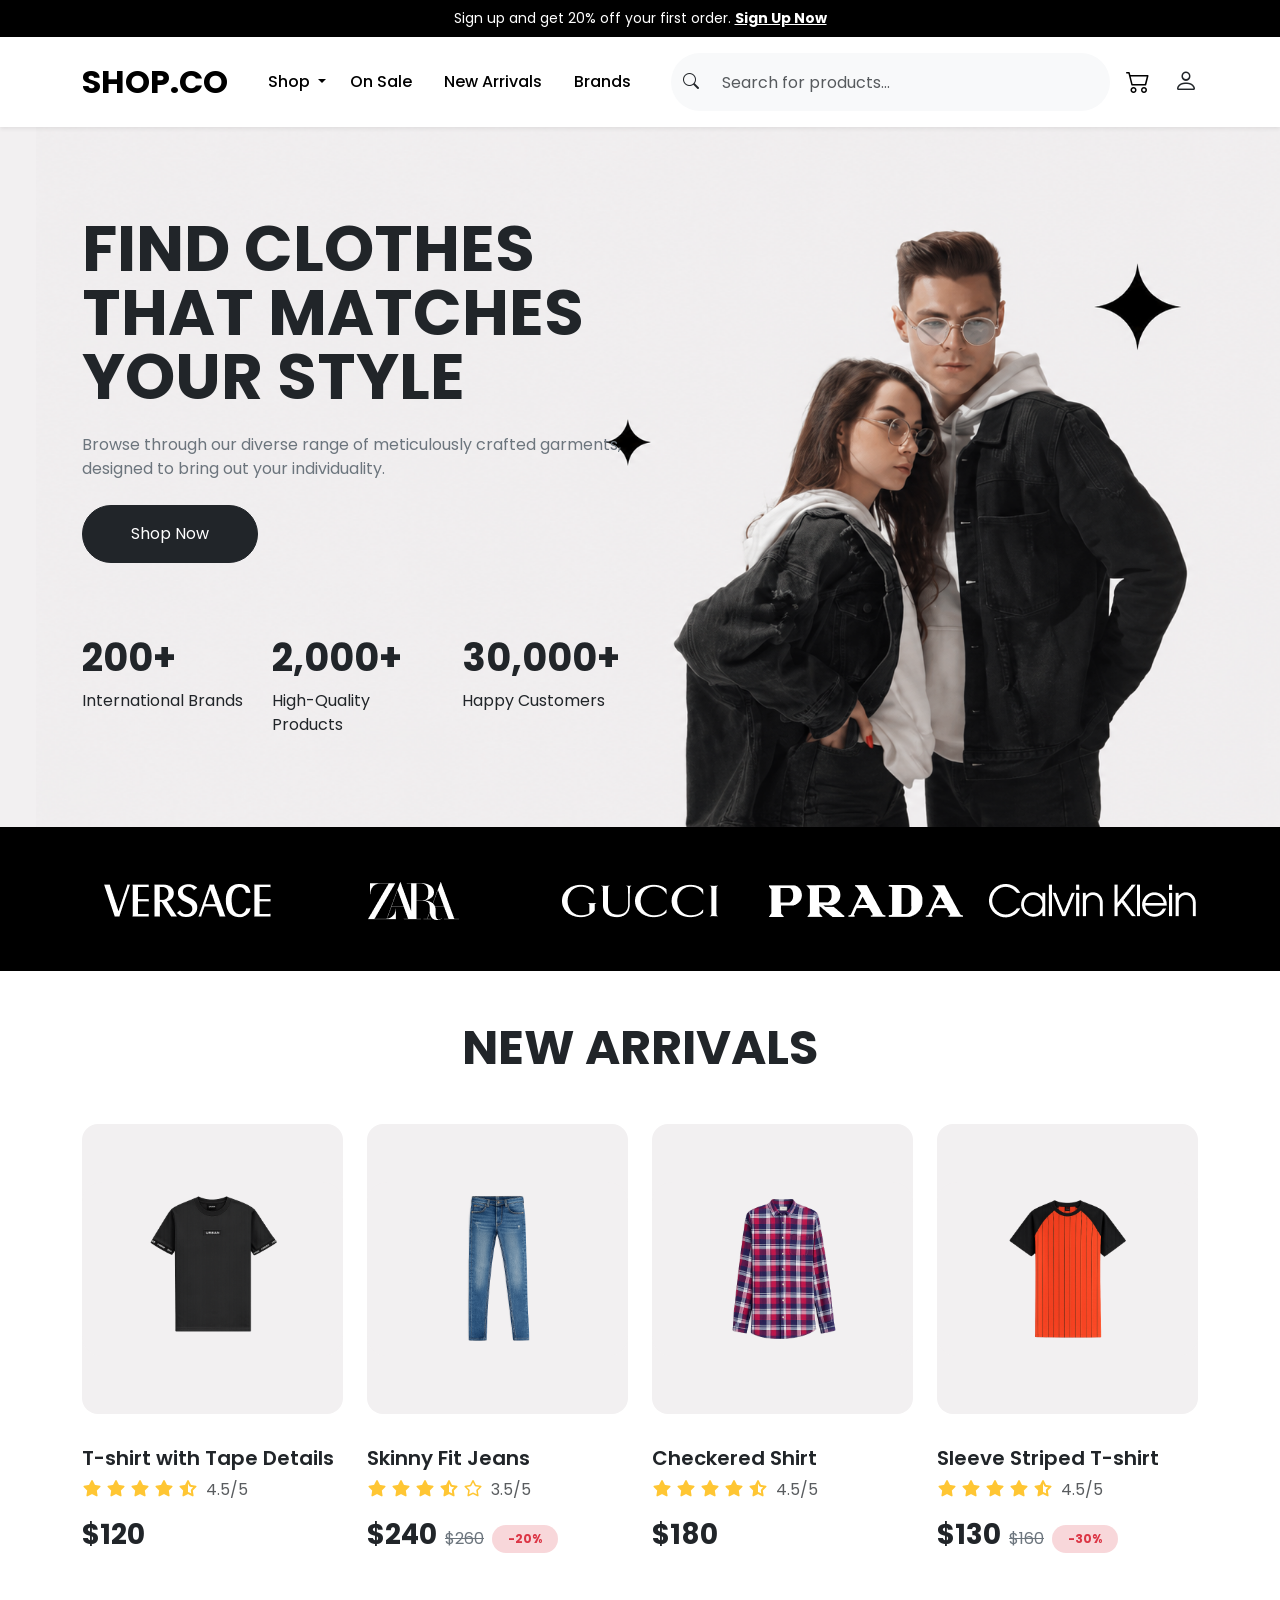
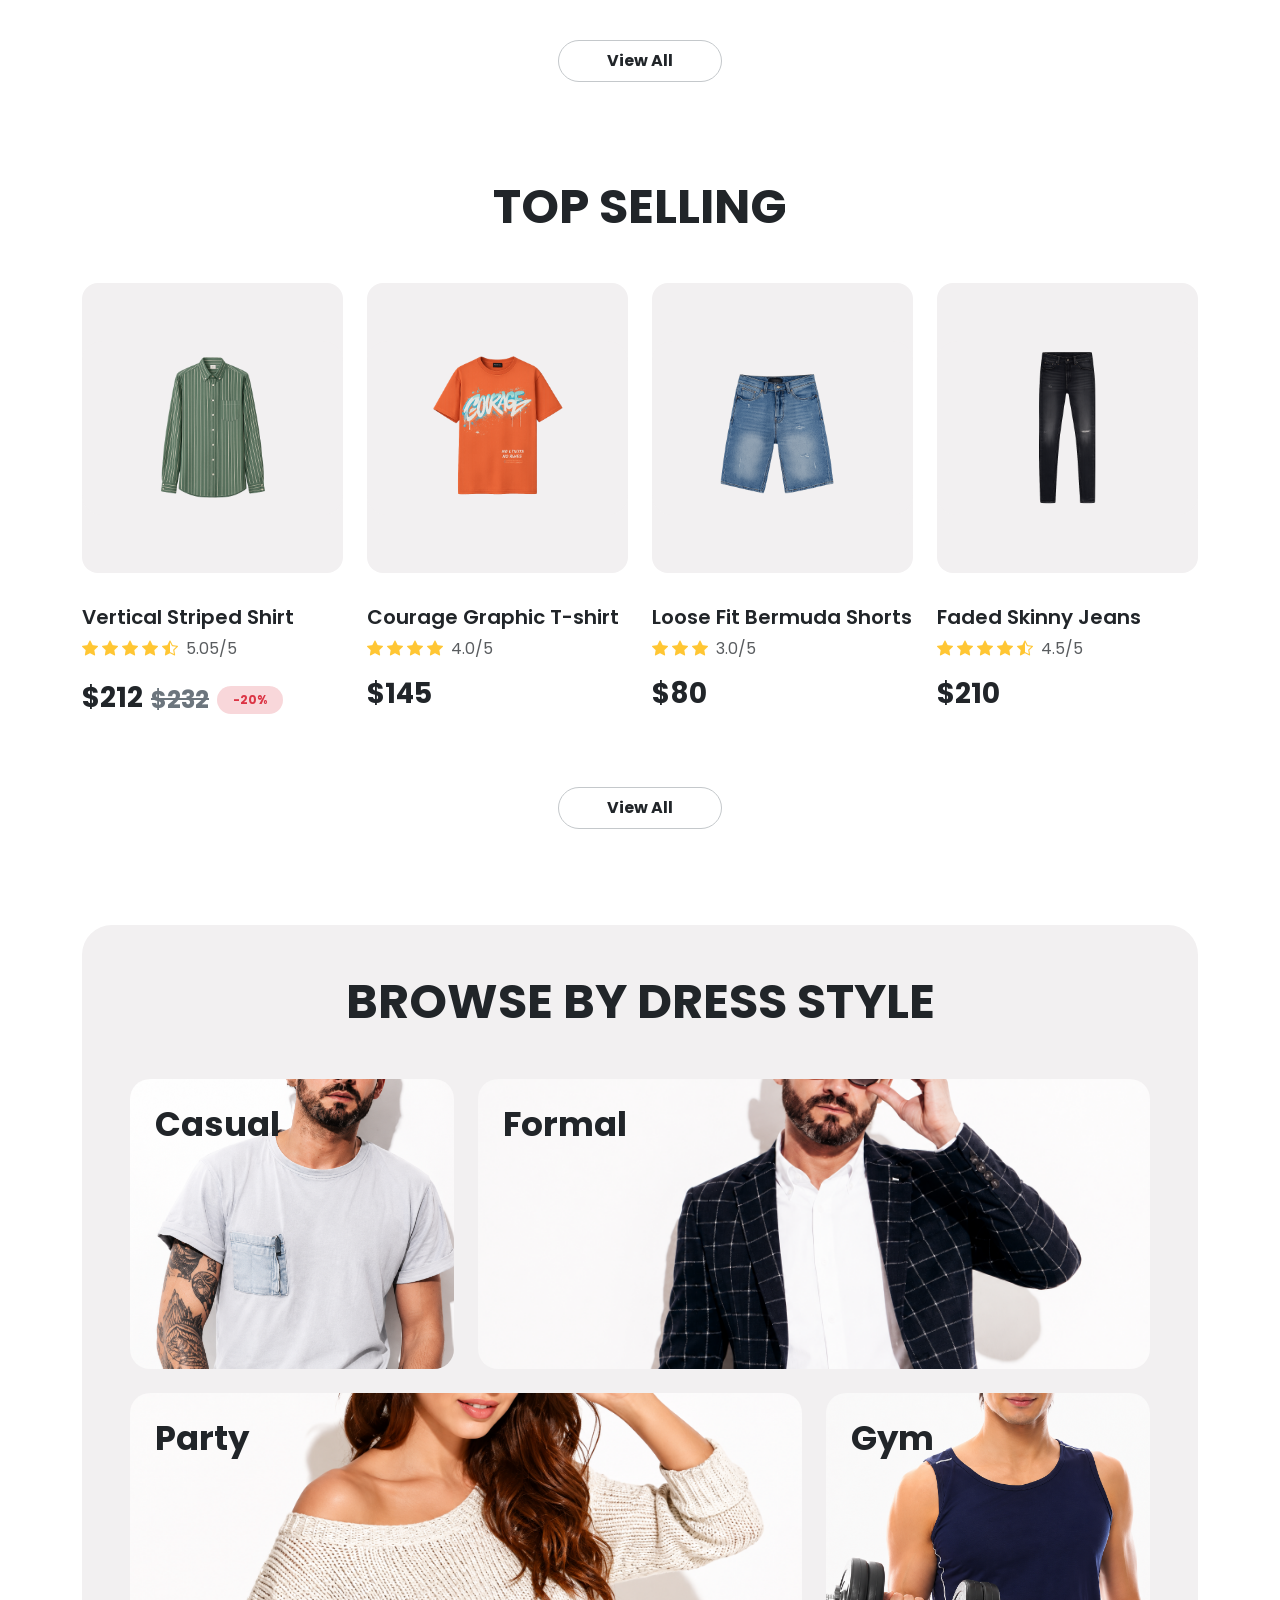
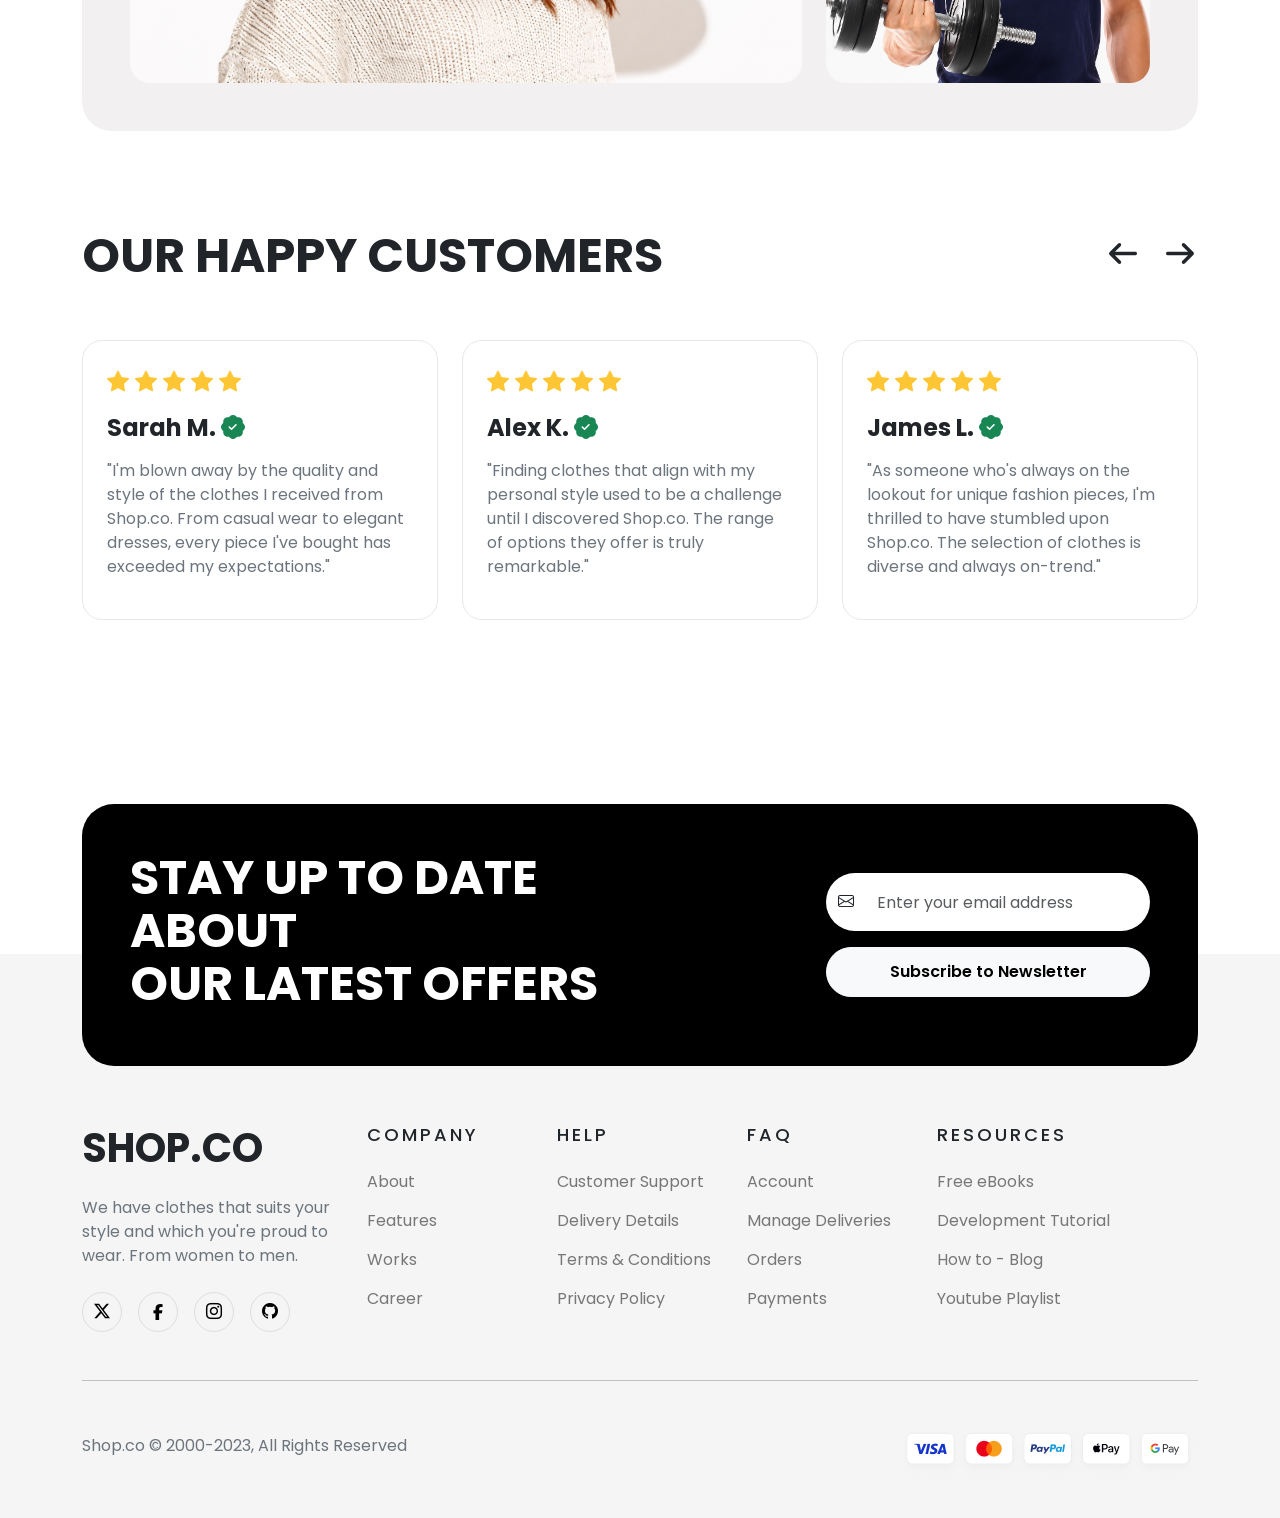
==== index.html @ b39e50cf "first commit" ====
<!DOCTYPE html>
<html lang="en">

<head>
    <meta charset="UTF-8">
    <meta name="viewport" content="width=device-width, initial-scale=1.0">
    <link rel="stylesheet" href="./css/style.css">
    <link rel="stylesheet" href="./css/all.min.css">
    <link href="https://fonts.googleapis.com/css2?family=Poppins:wght@400;600&display=swap" rel="stylesheet">
    <link rel="stylesheet" href="https://cdn.jsdelivr.net/npm/bootstrap-icons@1.11.3/font/bootstrap-icons.min.css">
    <link href="https://fonts.googleapis.com/css2?family=Pacifico:wght@400;600&display=swap" rel="stylesheet">
    <link href="https://fonts.googleapis.com/css2?family=Pacifico&display=swap" rel="stylesheet">
    <title>Document</title>
    <link href="https://cdn.jsdelivr.net/npm/bootstrap@5.3.8/dist/css/bootstrap.min.css" rel="stylesheet"
        integrity="sha384-sRIl4kxILFvY47J16cr9ZwB07vP4J8+LH7qKQnuqkuIAvNWLzeN8tE5YBujZqJLB" crossorigin="anonymous">
</head>

<body>

    <!-- Top Bar -->
    <div class="top-bar bg-black text-white py-2 small text-center">
        Sign up and get 20% off your first order.
        <a href="sign up.html" class="text-white fw-bold">Sign Up Now</a>
    </div>

    <!-- Navbar -->
    <nav class="navbar navbar-expand-lg bg-white py-3 shadow-sm">
        <div class="container">

            <a class="navbar-brand fw-bold fs-2" href="index.html">SHOP.CO</a>
            <div class="icons d-flex align-items-center gap-3 ms-auto d-lg-none">

                <a href="card.html">
                    <i class="bi bi-cart2 fs-4"></i>
                </a>

                <a href="#">
                    <i class="bi bi-person fs-4"></i>
                </a>

                 <button class="navbar-toggler" data-bs-toggle="collapse" data-bs-target="#menu">
                <span class="navbar-toggler-icon"></span>
            </button> 

            </div>

            <div class="collapse navbar-collapse" id="menu">

                <ul class="navbar-nav ms-lg-3">
                    <li class="nav-item dropdown">

                        <a class="nav-link me-2 fw-medium dropdown-toggle" href="#" role="button"
                            data-bs-toggle="dropdown" aria-expanded="false">

                            Shop

                        </a>

                        <ul class="dropdown-menu shadow border-0 rounded-4 mt-3">

                            <li><a class="dropdown-item me-3 py-2" href="product.html">Men</a></li>

                            <li><a class="dropdown-item py-2" href="#">Women</a></li>

                            <li><a class="dropdown-item py-2" href="#">Kids</a></li>

                            <li><a class="dropdown-item py-2" href="#">Accessories</a></li>

                            <li><a class="dropdown-item py-2" href="#">Shoes</a></li>

                        </ul>

                    </li>
                    <li class="nav-item  me-md-2 me-lg-3"><a class="nav-link fw-medium" href="#">On Sale</a></li>
                    <li class="nav-item  me-md-2 me-lg-3"><a class="nav-link fw-medium" href="#New-Arrivals">New
                            Arrivals</a></li>
                    <li class="nav-item  me-md-2 me-lg-3"><a class="nav-link fw-medium" href="category.html">Brands</a>
                    </li>
                </ul>

                <form class="search-form mx-lg-3 flex-grow-1 position-relative">
                    <div class="input-group">
                        <span class="input-group-text bg-light border-0 rounded-start-pill">
                            <i class="bi bi-search"></i>
                        </span>

                        <input type="search" id="search" class="form-control bg-light border-0 rounded-end-pill"
                            placeholder="Search for products..." onkeyup="searchItems()">

                        <ul id="result" class="list-group position-absolute w-100 mt-5 "></ul>
                    </div>
                </form>


                <div class="icons d-none d-lg-flex justify-content-center align-items-center gap-4">

                    <a href="card.html"><i class="bi bi-cart2 fs-4"></i></a>

                    <i class="bi bi-person fs-4"></i>

                </div>

            </div>

        </div>
    </nav>

    <!-- Hero -->
    <section class="hero">
        <div class="container">

            <div class="row align-items-center">

                <div class="col-lg-6">

                    <h1 class="fw-bold mb-4">
                        FIND CLOTHES <br>
                        THAT MATCHES <br>
                        YOUR STYLE
                    </h1>

                    <p class="text-secondary mb-4">
                        Browse through our diverse range of meticulously crafted garments,
                        designed to bring out your individuality.
                    </p>

                    <a href="category.html" class="btn btn-dark px-5 py-3 rounded-pill">
                        Shop Now
                    </a>
                    <div class="row mt-5 text-center text-lg-start g-4 stats">

                        <div class="col-6 col-md-6 col-lg-4">
                            <h2 class="fw-bold">200+</h2>
                            <p class="mb-0">International Brands</p>
                        </div>

                        <div class="col-6 col-md-6 col-lg-4">
                            <h2 class="fw-bold">2,000+</h2>
                            <p class="mb-0">High-Quality Products</p>
                        </div>

                        <div class="col-12 col-sm-12 col-lg-4">
                            <h2 class="fw-bold">30,000+</h2>
                            <p class="mb-0">Happy Customers</p>
                        </div>

                    </div>

                </div>

            </div>

        </div>
    </section>

    <section class=" brands bg-black text-white py-5  fs-2 fw-bold text-center">

        <div class="container">
            <div class="row text-center align-items-center g-3">

                <div class="col-6 col-md-4 col-lg">
                 <img src="images/Group (3).png" class="img-fluid">
                </div>

                <div class="col-6 col-md-4 col-lg">
                <img src="images/zara-logo-1 1 (1) (1).png" class="img-fluid">
                </div>

                <div class="col-6 col-md-4 col-lg">
                 <img src="images/gucci-logo-1 1 (1).png" class="img-fluid">
                </div>

                <div class="col-6 col-md-6 col-lg">
                     <img src="images/prada-logo-1 1 (1).png" aclass="img-fluid">
                </div>

                <div class="col-12 col-md-6 col-lg">
                    <img src="images/Group (2).png" class="img-fluid ">
                </div>

            </div>
        </div>

    </section>

    <!--------------------------------------------------------------------------------------------------------------------->
    <section class="new-arrivals py-5" id="New-Arrivals">

        <div class="container">

            <h2 class="text-center mb-5 display-5 fw-bold">
                NEW ARRIVALS
            </h2>

            <div class="row g-4">

                <!-- Product 1 -->

                <div class="col-lg-3 col-md-6 col-12">

                    <div class="card border-0">

                        <div
                            class="product-img rounded-4 d-flex justify-content-center align-items-center overflow-hidden ">


                            <a href="product.html">
                                <img src="images/tshirt.png.png" class="img-fluid w-100" alt="Jeans">
                            </a>

                        </div>

                        <div class=" card-body px-0 text-center text-lg-start">

                            <h5 class="fw-semibold mt-3 fs-5">
                                T-shirt with Tape Details
                            </h5>

                            <div class="d-flex align-items-center justify-content-center justify-content-lg-start mb-3">

                                <div class="text-warning">

                                    <i class="fa-solid fa-star"></i>
                                    <i class="fa-solid fa-star"></i>
                                    <i class="fa-solid fa-star"></i>
                                    <i class="fa-solid fa-star"></i>
                                    <i class="fa-solid fa-star-half-stroke"></i>

                                </div>

                                <span class="ms-2 text-muted">
                                    4.5/5
                                </span>

                            </div>

                            <h3 class="fw-bold">
                                $120
                            </h3>

                        </div>

                    </div>

                </div>

                <!-- Product 2 -->

                <div class="col-lg-3 col-md-6 col-12">

                    <div class="card border-0">

                        <div
                            class="product-img rounded-4 d-flex justify-content-center align-items-center overflow-hidden">

                            <a href="product.html">
                                <img src="images/jeans.png.png" class="img-fluid w-100" alt="Jeans">
                            </a>

                        </div>

                        <div class="card-body px-0 text-center text-lg-start">

                            <h5 class="fw-semibold mt-3 fs-5">
                                Skinny Fit Jeans
                            </h5>
                            <div class="d-flex align-items-center justify-content-center justify-content-lg-start mb-3">

                                <div class="text-warning">

                                    <i class="fa-solid fa-star"></i>
                                    <i class="fa-solid fa-star"></i>
                                    <i class="fa-solid fa-star"></i>
                                    <i class="fa-solid fa-star-half-stroke"></i>
                                    <i class="fa-regular fa-star"></i>

                                </div>

                                <span class="ms-2 text-muted">
                                    3.5/5
                                </span>

                            </div>

                            <div class="d-flex align-items-center justify-content-center justify-content-lg-start mb-3">

                                <h3 class="fw-bold me-2">
                                    $240
                                </h3>

                                <del class="text-secondary me-2">
                                    $260
                                </del>

                                <span class="discount badge rounded-pill bg-danger-subtle text-danger px-3 py-2">
                                    -20%
                                </span>

                            </div>

                        </div>

                    </div>

                </div>

                <!-- Product 3 -->

                <div class="col-lg-3 col-md-6 col-12">

                    <div class="card border-0">

                        <div
                            class="product-img rounded-4 d-flex justify-content-center align-items-center overflow-hidden">


                            <a href="product.html">
                                <img src="images/shirt.png.png" class="img-fluid w-100" alt="Jeans">
                            </a>


                        </div>

                        <div class="card-body px-0 text-center text-lg-start">

                            <h5 class="fw-semibold mt-3 fs-5">
                                Checkered Shirt
                            </h5>

                            <div class="d-flex align-items-center justify-content-center justify-content-lg-start mb-3">

                                <div class="text-warning">

                                    <i class="fa-solid fa-star"></i>
                                    <i class="fa-solid fa-star"></i>
                                    <i class="fa-solid fa-star"></i>
                                    <i class="fa-solid fa-star"></i>
                                    <i class="fa-solid fa-star-half-stroke"></i>

                                </div>

                                <span class="ms-2 text-muted">
                                    4.5/5
                                </span>

                            </div>

                            <h3 class="fw-bold">
                                $180
                            </h3>

                        </div>

                    </div>

                </div>

                <!-- Product 4 -->

                <div class="col-lg-3 col-md-6 col-12">

                    <div class="card border-0">

                        <div
                            class="product-img rounded-4 d-flex justify-content-center align-items-center overflow-hidden">


                            <a href="product.html">
                                <img src="images/orange-shirt.png.png" class="img-fluid w-100" alt="Jeans">
                            </a>

                        </div>

                        <div class="card-body px-0 text-center text-lg-start">

                            <h5 class="fw-semibold mt-3 fs-5">
                                Sleeve Striped T-shirt
                            </h5>

                            <div class="d-flex align-items-center justify-content-center justify-content-lg-start mb-3">

                                <div class="text-warning">

                                    <i class="fa-solid fa-star"></i>
                                    <i class="fa-solid fa-star"></i>
                                    <i class="fa-solid fa-star"></i>
                                    <i class="fa-solid fa-star"></i>
                                    <i class="fa-solid fa-star-half-stroke"></i>

                                </div>

                                <span class="ms-2 text-muted">
                                    4.5/5
                                </span>

                            </div>

                            <div class="d-flex align-items-center justify-content-center justify-content-lg-start mb-3">

                                <h3 class="fw-bold me-2">
                                    $130
                                </h3>

                                <del class="text-secondary me-2">
                                    $160
                                </del>

                                <span class="discount badge rounded-pill bg-danger-subtle text-danger px-3 py-2">
                                    -30%
                                </span>

                            </div>

                        </div>

                    </div>

                </div>

            </div>
            <div class="text-center mt-5">

                <button
                    class=" border border-secondary-subtle btn btn-outline-dark rounded-pill px-5 py-2 fw-bold view-btn  ">
                    View All
                </button>

            </div>

    </section>
    <!-------------------------------------------------------------------------------------------------------->
    <section class="new-arrivals py-5">

        <div class="container">

            <h2 class="text-center mb-5 display-5 fw-bold">
                TOP SELLING
            </h2>

            <div class="row g-4">

                <!-- Product 1 -->

                <div class="col-lg-3 col-md-6 col-12">

                    <div class="card border-0">

                        <div
                            class="product-img rounded-4 d-flex justify-content-center align-items-center overflow-hidden ">

                            <img src="images/green-shirt.png.png" class="img-fluid">

                        </div>

                        <div class="card-body px-0 text-center text-lg-start">

                            <h5 class="fw-semibold mt-3 fs-5">
                                Vertical Striped Shirt
                            </h5>


                            <div class="d-flex align-items-center justify-content-center justify-content-lg-start mb-3">

                                <div class="text-warning">

                                    <i class="bi bi-star-fill"></i>
                                    <i class="bi bi-star-fill"></i>
                                    <i class="bi bi-star-fill"></i>
                                    <i class="bi bi-star-fill"></i>
                                    <i class="bi bi-star-half"></i>
                                </div>
                                <span class="ms-2 text-muted">
                                    5.05/5
                                </span>
                            </div>

                            <div class="d-flex align-items-center justify-content-center justify-content-lg-start">
                                <h3 class="fw-bold me-2 mt-1">
                                    $212
                                </h3>
                                <del class="text-secondary fs-4 fw-bold me-2">
                                    $232
                                </del>
                                <span
                                    class="discount badge rounded-pill bg-danger-subtle text-danger px-3 py-2">-20%</span>

                            </div>



                        </div>

                    </div>

                </div>

                <!-- Product 2 -->

                <div class="col-lg-3 col-md-6 col-12">

                    <div class="card border-0">

                        <div
                            class="product-img rounded-4 d-flex justify-content-center align-items-center overflow-hidden">

                            <img src="images/orange-shirt.png (2).png" class="img-fluid">

                        </div>

                        <div class="card-body px-0 text-center text-lg-start">

                            <h5 class="fw-semibold mt-3 fs-5">
                                Courage Graphic T-shirt
                            </h5>

                            <div class="d-flex align-items-center justify-content-center justify-content-lg-start mb-3">

                                <div class="text-warning">

                                    <i class="bi bi-star-fill"></i>
                                    <i class="bi bi-star-fill"></i>
                                    <i class="bi bi-star-fill"></i>
                                    <i class="bi bi-star-fill"></i>

                                </div>

                                <span class="ms-2 text-muted">
                                    4.0/5
                                </span>

                            </div>

                            <div class="d-flex align-items-center justify-content-center justify-content-lg-start">

                                <h3 class="fw-bold me-2">
                                    $145
                                </h3>


                            </div>

                        </div>

                    </div>

                </div>

                <!-- Product 3 -->

                <div class="col-lg-3 col-md-6 col-12">

                    <div class="card border-0">

                        <div
                            class="product-img rounded-4 d-flex justify-content-center align-items-center overflow-hidden">

                            <img src="images/shorts.png.png" class="img-fluid">

                        </div>

                        <div class="card-body px-0 text-center text-lg-start">

                            <h5 class="fw-semibold mt-3 fs-5">
                                Loose Fit Bermuda Shorts
                            </h5>


                            <div class="d-flex align-items-center justify-content-center justify-content-lg-start mb-3">

                                <div class="text-warning">

                                    <i class="bi bi-star-fill"></i>
                                    <i class="bi bi-star-fill"></i>
                                    <i class="bi bi-star-fill"></i>

                                </div>

                                <span class="ms-2 text-muted">
                                    3.0/5
                                </span>

                            </div>

                            <h3 class="fw-bold">
                                $80
                            </h3>

                        </div>

                    </div>

                </div>

                <!-- Product 4 -->

                <div class="col-lg-3 col-md-6 col-12">

                    <div class="card border-0">

                        <div
                            class="product-img rounded-4 d-flex justify-content-center align-items-center overflow-hidden">

                            <img src="images/black-jeans.png.png" class="img-fluid">

                        </div>

                        <div class="card-body px-0 text-center text-lg-start">

                            <h5 class="fw-semibold mt-3 fs-5">
                                Faded Skinny Jeans
                            </h5>

                            <div class="d-flex align-items-center justify-content-center justify-content-lg-start mb-3">

                                <div class="text-warning">

                                    <i class="bi bi-star-fill"></i>
                                    <i class="bi bi-star-fill"></i>
                                    <i class="bi bi-star-fill"></i>
                                    <i class="bi bi-star-fill"></i>
                                    <i class="bi bi-star-half"></i>

                                </div>

                                <span class="ms-2 text-muted">
                                    4.5/5
                                </span>

                            </div>

                            <div class="d-flex align-items-center justify-content-center justify-content-lg-start">

                                <h3 class="fw-bold me-2">
                                    $210
                                </h3>


                            </div>

                        </div>

                    </div>

                </div>

            </div>
            <div class="text-center mt-5">

                <button
                    class=" border border-secondary-subtle btn btn-outline-dark rounded-pill px-5 py-2 fw-bold view-btn  ">
                    View All
                </button>

            </div>

    </section>


    <!------------------------------------------------------------------------------------>

    <section class="dress-style py-5">
        <div class="container">

            <div class="dress-box p-4 p-lg-5">

                <h2 class="text-center fw-bold mb-5 title">
                    BROWSE BY DRESS STYLE
                </h2>

                <!-- First Row -->
                <div class="row g-4 mb-4">

                    <div class="col-lg-4 col-md-5">
                        <div class="style-card">
                            <h3>Casual</h3>
                            <img src="images/casual.png " class="img-fluid h-100 w-100" alt="">
                        </div>
                    </div>

                    <div class="formal col-lg-8 col-md-7 ">
                        <div class="style-card">
                            <h3>Formal</h3>
                            <img src="images/formal.png.png" class="img-fluid" alt="">
                        </div>
                    </div>

                </div>

                <!-- Second Row -->
                <div class="row g-4">

                    <div class="party col-lg-8 col-md-7">
                        <div class="style-card">
                            <h3>Party</h3>
                            <img src="images/party.png" class="img-fluid" alt="">
                        </div>
                    </div>

                    <div class="col-lg-4 col-md-5">
                        <div class="style-card">
                            <h3>Gym</h3>
                            <img src="images/gym.png" class="img-fluid h-100 w-100" alt="">
                        </div>
                    </div>

                </div>

            </div>
        </div>
    </section>
    <!-- ----------------------------------------------------------------------------------------------------------- -->
    <section class="customers py-5">
        <div class="container position-relative">

            <!-- Header -->
            <div class="d-flex justify-content-between align-items-center mb-5">
                <h2 class="fw-bold display-5 text-uppercase m-0">
                    OUR HAPPY CUSTOMERS
                </h2>

                <div>
                    <button class="btn shadow-none p-0 me-3" type="button" data-bs-target="#reviewSlider"
                        data-bs-slide="prev">

                        <i class="fa-solid fa-arrow-left fs-3"></i>
                    </button>

                    <button class="btn shadow-none p-0" type="button" data-bs-target="#reviewSlider"
                        data-bs-slide="next">

                        <i class="fa-solid fa-arrow-right fs-3"></i>
                    </button>
                </div>
            </div>



            <!-- Carousel -->
            <div id="reviewSlider" class="carousel slide" data-bs-interval="false">

                <div class="carousel-inner py-2">

                    <!-- Slide 1 -->
                    <div class="carousel-item active">

                        <div class="row g-4">

                            <div class="col-lg-4">
                                <div class="review-card p-4 h-100">

                                    <div class="stars mb-3">

                                        <i class="bi bi-star-fill"></i>
                                        <i class="bi bi-star-fill"></i>
                                        <i class="bi bi-star-fill"></i>
                                        <i class="bi bi-star-fill"></i>
                                        <i class="bi bi-star-fill"></i>

                                    </div>
                                    <h4 class="mt-3 fw-bold">
                                        Sarah M.
                                        <!-- <i class="fa-solid fa-circle-check text-success"></i> -->
                                        <i class="bi bi-patch-check-fill text-success"></i>
                                    </h4>

                                    <p class="text-secondary mt-3">

                                        "I'm blown away by the quality and style of the clothes I
                                        received from Shop.co. From casual wear to elegant dresses,
                                        every piece I've bought has exceeded my expectations."
                                    </p>
                                </div>

                            </div>

                            <div class="col-lg-4">
                                <div class="review-card p-4 h-100">

                                    <div class="stars mb-3">

                                        <i class="bi bi-star-fill"></i>
                                        <i class="bi bi-star-fill"></i>
                                        <i class="bi bi-star-fill"></i>
                                        <i class="bi bi-star-fill"></i>
                                        <i class="bi bi-star-fill"></i>

                                    </div>

                                    <h4 class="mt-3 fw-bold">
                                        Alex K.
                                        <!-- <i class="fa-solid fa-circle-check text-success"></i> -->
                                        <i class="bi bi-patch-check-fill text-success"></i>
                                    </h4>

                                    <p class="text-secondary mt-3">
                                        "Finding clothes that align with my personal style used to be
                                        a challenge until I discovered Shop.co. The range of options
                                        they offer is truly remarkable."
                                    </p>
                                </div>
                            </div>

                            <div class="col-lg-4">
                                <div class="review-card p-4 h-100">

                                    <div class="stars mb-3">

                                        <i class="bi bi-star-fill"></i>
                                        <i class="bi bi-star-fill"></i>
                                        <i class="bi bi-star-fill"></i>
                                        <i class="bi bi-star-fill"></i>
                                        <i class="bi bi-star-fill"></i>

                                    </div>
                                    <h4 class="mt-3 fw-bold">
                                        James L.
                                        <!-- <i class="fa-solid fa-circle-check text-success"></i> -->
                                        <i class="bi bi-patch-check-fill text-success"></i>
                                    </h4>

                                    <p class="text-secondary mt-3">
                                        "As someone who's always on the lookout for unique fashion
                                        pieces, I'm thrilled to have stumbled upon Shop.co. The
                                        selection of clothes is diverse and always on-trend."
                                    </p>
                                </div>
                            </div>

                        </div>
                    </div>

                    <!-- Slide 2 -->
                    <div class="carousel-item">

                        <div class="row g-4">

                            <div class="col-lg-4">
                                <div class="review-card p-4 h-100">

                                    <div class="stars mb-3">

                                        <i class="bi bi-star-fill"></i>
                                        <i class="bi bi-star-fill"></i>
                                        <i class="bi bi-star-fill"></i>
                                        <i class="bi bi-star-fill"></i>
                                        <i class="bi bi-star-fill"></i>

                                    </div>
                                    <h4 class="mt-3 fw-bold">
                                        Moon A.
                                        <!-- <i class="fa-solid fa-circle-check text-success"></i> -->
                                        <i class="bi bi-patch-check-fill text-success"></i>
                                    </h4>

                                    <p class="text-secondary mt-3">
                                        "I'm blown away by the quality and style of the clothes I
                                        received from Shop.co. From casual wear to elegant dresses,
                                        every piece I've bought has exceeded my expectations."
                                    </p>
                                </div>
                            </div>

                            <div class="col-lg-4">
                                <div class="review-card p-4 h-100">

                                    <div class="stars mb-3">

                                        <i class="bi bi-star-fill"></i>
                                        <i class="bi bi-star-fill"></i>
                                        <i class="bi bi-star-fill"></i>
                                        <i class="bi bi-star-fill"></i>
                                        <i class="bi bi-star-fill"></i>

                                    </div>
                                    <h4 class="mt-3 fw-bold">
                                        Ahmed S.
                                        <!-- <i class="fa-solid fa-circle-check text-success"></i> -->
                                        <i class="bi bi-patch-check-fill text-success"></i>
                                    </h4>

                                    <p class="text-secondary mt-3">
                                        "Finding clothes that align with my personal style used to be
                                        a challenge until I discovered Shop.co. The range of options
                                        they offer is truly remarkable."
                                    </p>
                                </div>
                            </div>

                            <div class="col-lg-4">
                                <div class="review-card p-4 h-100">

                                    <div class="stars mb-3">

                                        <i class="bi bi-star-fill"></i>
                                        <i class="bi bi-star-fill"></i>
                                        <i class="bi bi-star-fill"></i>
                                        <i class="bi bi-star-fill"></i>
                                        <i class="bi bi-star-fill"></i>

                                    </div>
                                    <h4 class="mt-3 fw-bold">
                                        Emma W.
                                        <!-- <i class="fa-solid fa-circle-check text-success"></i> -->
                                        <i class="bi bi-patch-check-fill text-success"></i>
                                    </h4>

                                    <p class="text-secondary mt-3">
                                        "As someone who's always on the lookout for unique fashion
                                        pieces, I'm thrilled to have stumbled upon Shop.co. The
                                        selection of clothes is diverse and always on-trend."
                                    </p>
                                </div>
                            </div>

                        </div>

                    </div>

                </div>

            </div>

        </div>
    </section>

    <!-- ------------------------------------------------------------------------------------------------------------------------- -->
    <!-- Newsletter -->

    <section class="newsletter p-5">

        <div class="container">


            <div class="bg-black rounded-5 p-4 p-lg-5">

                <div class="row align-items-center">

                    <div class="col-12 col-lg-6 text-center text-lg-start">

                        <h2 class="text-white fw-bold display-5">
                            STAY UP TO DATE ABOUT <br>
                            OUR LATEST OFFERS
                        </h2>

                    </div>

                    <div class="col-12 col-lg-4 ms-lg-auto mt-lg-0">

                        <div class="input-group mb-3">

                            <span class="input-group-text bg-white border-0 rounded-start-pill">
                                <i class="bi bi-envelope"></i>
                            </span>

                            <input type="email" class="form-control border-0 rounded-end-pill"
                                placeholder="Enter your email address">

                        </div>

                        <button class="btn btn-light rounded-pill w-100 fw-semibold py-2">
                            Subscribe to Newsletter
                        </button>

                    </div>

                </div>

            </div>

        </div>

    </section>

    <!-- Footer -->


    <footer class="footer">
        <div class="container">

            <div class="row gy-5">

                <!-- Logo -->

                <div class="end col-lg-3">

                    <h1 class="fw-bold">SHOP.CO</h1>

                    <p class="text-secondary mt-4">
                        We have clothes that suits your style and
                        which you're proud to wear.
                        From women to men.
                    </p>

                    <div class="d-flex gap-3 mt-4">

                        <a href="#" class="social-icon">
                            <i class="bi bi-twitter-x"></i>
                        </a>

                        <a href="#" class="social-icon">
                            <i class="fa-brands fa-facebook-f"></i>
                        </a>

                        <a href="#" class="social-icon">
                            <i class="bi bi-instagram"></i>
                        </a>

                        <a href="#" class="social-icon">
                            <i class="bi bi-github"></i>
                        </a>

                    </div>

                </div>
     <!-- Company -->

                <div class="col-lg-2 col-md-6 col-12">

                    <h5>COMPANY</h5>

                    <ul class="list-unstyled mt-4">

                        <li><a href="#">About</a></li>
                        <li><a href="#">Features</a></li>
                        <li><a href="#">Works</a></li>
                        <li><a href="#">Career</a></li>

                    </ul>

                </div>

                <!-- Help -->

                <div class="col-lg-2 col-md-6 col-12">

                    <h5>HELP</h5>

                    <ul class="list-unstyled mt-4">

                        <li><a href="#">Customer Support</a></li>
                        <li><a href="#">Delivery Details</a></li>
                        <li><a href="#">Terms & Conditions</a></li>
                        <li><a href="#">Privacy Policy</a></li>

                    </ul>

                </div>

                <!-- FAQ -->

                <div class="col-lg-2 col-md-6 col-12">

                    <h5>FAQ</h5>

                    <ul class="list-unstyled mt-4">

                        <li><a href="#">Account</a></li>
                        <li><a href="#">Manage Deliveries</a></li>
                        <li><a href="#">Orders</a></li>
                        <li><a href="#">Payments</a></li>

                    </ul>

                </div>

                <!-- Resources -->

                <div class="col-lg-3 col-md-6 col-12">

                    <h5>RESOURCES</h5>

                    <ul class="list-unstyled mt-4">

                        <li><a href="#">Free eBooks</a></li>
                        <li><a href="#">Development Tutorial</a></li>
                        <li><a href="#">How to - Blog</a></li>
                        <li><a href="#">Youtube Playlist</a></li>

                    </ul>

                </div>

            </div>

            <hr class="my-5">

            <div class="foot d-flex justify-content-between align-items-center flex-wrap">

                <p class="text-secondary">
                    Shop.co © 2000-2023, All Rights Reserved
                </p>

                <div class="d-flex gap-2">
                    <img src="images/Frame 53.png">

                </div>

            </div>

        </div>

    </footer>


    <script src="https://cdn.jsdelivr.net/npm/bootstrap@5.3.3/dist/js/bootstrap.bundle.min.js"></script>
    <script src="script.js"></script>

</body>

</html>
---- css/style.css ----
* {
    margin: 0;
    padding: 0;
    box-sizing: border-box;
    font-family: 'Poppins', sans-serif;
}

.icons i {
    cursor: pointer;
    transition: .3s;
}

.icons a {
    color: #000;
}

.icons i:hover {
    color: #666;
}

.navbar-nav .nav-link {
    color: #000;
    transition: .3s;
}

.navbar-nav .nav-link:hover {
    color: #666;
}

.hero {
    padding: 90px 0;
    background: url("../images/hero-bg.png.png") no-repeat #F2F0F1;
    background-size: contain;
    background-position: right bottom;
}


.hero h1 {
    font-size: 64px;
    line-height: 1;

}

.stats h2 {
    font-size: 38px;

}

@media(max-width:1200px) {
    .hero {
        background-position: right -50px bottom;
        padding: 40px 0;
    }

    .hero h1 {
        font-size: 58px;

    }

    .brands div {
        font-size: 20px;
    }
}


@media(max-width:992px) {

    .hero {
        background-image: none;
        text-align: center;
        padding: 50px 20px;
    }



    .hero h1 {
        font-size: 42px;
    }

    .stats {
        text-align: center;
    }
    

}

@media (max-width: 450px) {
    .brands img {
        max-width: 120px;
    }
}

/*-----------------------------------------------------------------*/
@media(max-width:576px) {


    .card {
        text-align: center;
    }

    .d-flex {
        justify-content: center;
    }
}

/*----------------------------------------------------------------*/
.product-img {
    background: #F2F0F1;
    height: 290px;
    transition: .3s;
    cursor: pointer;
}

.product-img img {

    transition: .4s;
}

.product-img:hover img {
    transform: scale(1.08);
}

@media (max-width:768px) {

    .product-img {
        height: 200px;
    }

    .product-img img {
        max-height: 170px;
    }

    .view-btn {
        width: 100%;
    }

}
 @media (max-width: 450px) {
    .card {
       
          padding: 20px;
}
}



/* ------------------------------------------------------------------------------------------------ */
.dress-style {
    padding: 70px 0;
}

.dress-box {
    background: #F2F0F1;
    border-radius: 30px;
}

.title {
    font-size: 48px;
    font-weight: 900;
}

.style-card {
    background: #FAF8F8;
    border-radius: 20px;
    height: 290px;
    position: relative;
    overflow: hidden;
}

.style-card h3 {
    position: absolute;
    top: 25px;
    left: 25px;
    font-size: 34px;
    font-weight: 700;
    z-index: 2;
}

.style-card img {
    object-fit: cover;
    object-position: center;
}

@media (max-width:991px) {

    .title {
        font-size: 35px;
    }

    .style-card {
        height: 250px;
    }

    .style-card h3 {
        font-size: 28px;
    }

}

@media (max-width:768px) {

    .title {
        font-size: 28px;
    }

    .style-card {
        height: 220px;
    }

    .style-card h3 {
        font-size: 24px;
        top: 20px;
        left: 20px;
    }

    .party img {
        height: 100%;
    }

    .formal img {
        height: 100%;
    }

}

/* ---------------------------------------------------------------------------------------------------------------------------------- */

.review-card {

    border: 1px solid #E7E7E7;
    border-radius: 20px;
    padding: 30px;
    height: 100%;
    transition: .3s;
    background: #fff;

}

.review-card:hover {
    transform: translateY(-8px);
    box-shadow: 0 10px 15px rgba(0, 0, 0, 0.052);
    border-radius: 85px;


}

.stars {

    color: #FFC633;
    font-size: 22px;
}


@media(max-width:992px) {

    .review-card {
        margin-bottom: 20px;
    }
}

/* ------------------------------------------------------------------------------------------------ */

.newsletter {
    margin-top: 80px;
}

.newsletter .bg-black {
    border-radius: 25px;
    position: relative;
    z-index: 2;
}

.newsletter h2 {
    font-weight: 900;
    line-height: 1.1;
}

.form-control {
    height: 50px;
}

.btn-light {
    height: 50px;
    font-weight: 600;
}

.footer {
    background: #f5f5f5;
    margin-top: -160px;
    padding-top: 170px;
    padding-bottom: 40px;
}

.footer h1 {
    font-weight: 900;
}

.footer h5 {
    letter-spacing: 3px;
    font-size: 18px;
    margin-bottom: 20px;
}

.footer ul li {
    margin-bottom: 15px;
}

.footer ul li a {
    text-decoration: none;
    color: #777;
    transition: .3s;
}

.footer ul li a:hover {
    color: #000;
}

.social-icon {

    width: 40px;
    height: 40px;
    border: 1px solid #ddd;
    border-radius: 50%;
    display: flex;
    justify-content: center;
    align-items: center;
    text-decoration: none;
    color: #000;
    transition: .3s;

}


.social-icon:hover {

    background: #000;
    color: #fff;

}

@media(max-width:768px) {

    .newsletter h2 {

        font-size: 30px;
        margin-bottom: 30px;

    }

    .footer {

        text-align: center;

    }

    .end .d-flex {
        justify-content: center !important;
    }

    .foot .d-flex {

        justify-content: space-between !important;

    }

}

@media(max-width:450px) {

 .newsletter h2 {

        font-size: 22px;
        margin-bottom: 18px;

    }
    .newsletter input::placeholder {
        font-size: 11px;
    }

    .newsletter button {
        font-size: 15px;
    }

    .footer .d-flex {
        justify-content: center !important;

    }

}



/* ----------------------------------------------------------------------------------------------------------- */


.breadcrumb-item a {
    color: gray;
}

.breadcrumb-item.active {
    color: black;
    font-weight: 600;
}


.border.rounded-4 {
    border: 1px solid #E5E5E5 !important;
}

.list-unstyled li {
    cursor: pointer;
    color: #555;
    transition: .3s;
}

.list-unstyled li:hover {
    color: black;
    font-weight: 600;
}

.form-range::-webkit-slider-thumb {
    background: black;
}

.form-range::-moz-range-thumb {
    background: black;
    color: #000;
}

.color {
    width: 35px;
    height: 35px;
    border-radius: 50%;
    display: flex;
    justify-content: center;
    align-items: center;
    cursor: pointer;
    color: #fff;
    font-size: 18px;
}

.green {
    background: #00C853;
}

.red {
    background: #F44336;
}

.yellow {
    background: #FFD600;
}

.orange {
    background: #F57906;
}

.Cyan {
    background: #06CAF5;
}

.blue {
    background: #2979FF;
}

.Purple {
    background: #7D06F5;
}

.Pink {
    background: #F506A4;
}

.white {
    background: #fff;
    border: 1px solid #ccc;
    color: #000;
}

.black {
    background: #000;
}

.color i {
    opacity: 0;
}

input[type="radio"]:checked+.color i {
    opacity: 1;
}

.btn-size:hover {
    background-color: #000 !important;
    color: #fff !important;
    border-color: #000 !important;
}


.img-box {
    cursor: pointer;
    overflow: hidden;
    border-radius: 20px;
}

.img-box img {
    transition: transform 0.3s ease;
}

.card:hover .img-box img {
    transform: scale(1.1);
}


.card img {
    background: #F2F0F1;
    border-radius: 20px;
    object-fit: cover;

}

.card-title,
.card h6 {
    font-size: 18px;
    font-weight: bold;
}

.text-warning i {
    color: #FFC633;
}

.card h5 {
    font-size: 24px;
    font-weight: 700;
}

.text-decoration-line-through {
    margin-left: 10px;
}

.badge {
    padding: 7px 12px;
    font-size: 13px;
}


.pagination .page-link {
    color: black;
    border-radius: 10px;
    margin: 0 5px;
    border: 1px solid #ddd;
}

.pagination .page-item.active .page-link {
    background: black;
    border-color: black;
}

.pagination .page-link:hover {
    background: #f3f3f3;
    color: black;
}

/* Responsive */

@media(max-width:992px) {

    .navbar .input-group {
        margin: 20px 0;
    }

    .col-lg-3 {
        margin-bottom: 40px;
    }

}

@media(max-width:768px) {

    .card img {
        height: 220px;
    }

    h2 {
        font-size: 28px;
    }

    .pagination {
        flex-wrap: wrap;
        gap: 10px;
    }

}

/* ----------------------------------------------------------------------------------------------------------------------------- */
.main-img {
    min-height: 550px;
    display: flex;
    justify-content: center;
    align-items: center;
}

.main-img img {
    max-height: 600px;
    width: auto;
    max-width: 100%;
    object-fit: contain;
}

@media (max-width: 576px) {

    .main-img {
        min-height: 300px;
    }

    .main-img img {
        max-height: 250px;
    }


    .small-img,
    .small-image {
        height: 90px;
        display: flex;
        justify-content: center;
        align-items: center;
        overflow: hidden;
    }
}

    .colored-product {
        width: 45px;
        height: 45px;
        font-size: 23px;
    }

    .Olive-Brown {
        background: #6B5D3D;
    }

    .Dark-Teal {
        background: #314B46;
    }

    .Navy-Blue {
        background: #313552
    }

    .links {
        color: #8c8c8c;
        border-bottom: 2px solid transparent;
        border-radius: 0;
        padding-bottom: 14px;
    }

    .links:hover {
        color: #000 !important;
        font-weight: 600;
        border-bottom: 2px solid #000;
    }


    .btn.bg-light {
        background: #F5F5F5 !important;
    }

    .dropdown-toggle::after {
        margin-left: 10px;
    }

    /* -------------------------------------------------------------------------------------------------------------------- */

    .signup-card {
        max-width: 550px;
        margin: 50px auto;
        background: #fff;
        border-radius: 25px;
        padding: 40px;
        box-shadow: 0 10px 30px rgba(0, 0, 0, .08);
    }

    .form-control {
        height: 58px;
        border-radius: 15px;
        padding-left: 45px;
    }

    .input-group-text {
        background: transparent;
        border-right: 0;
        border-radius: 15px 0 0 15px;
    }

    .input-group .form-control {
        border-left: 0;
    }

    .btn-signup {
        height: 58px;
        border-radius: 50px;
        font-size: 20px;
        font-weight: 600;
    }

    .social-btn {
        height: 55px;
        border-radius: 15px;
    }
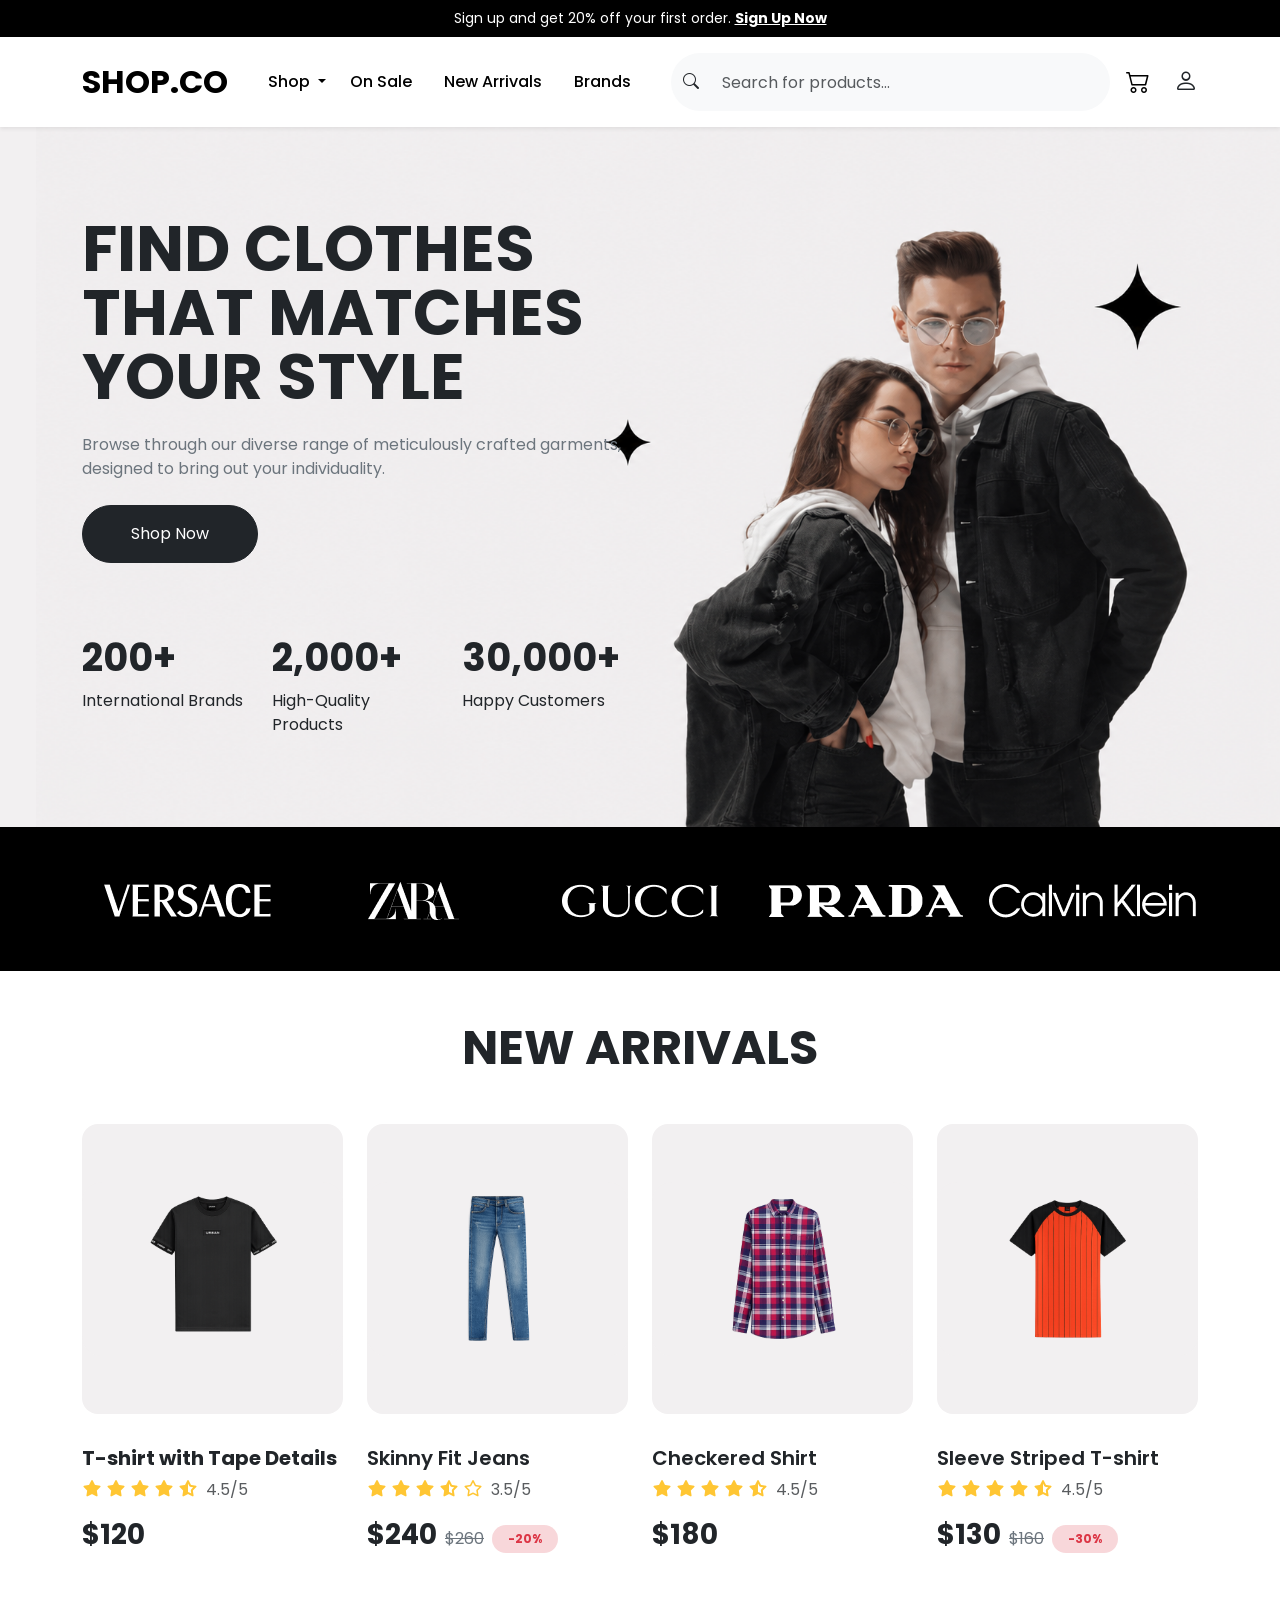
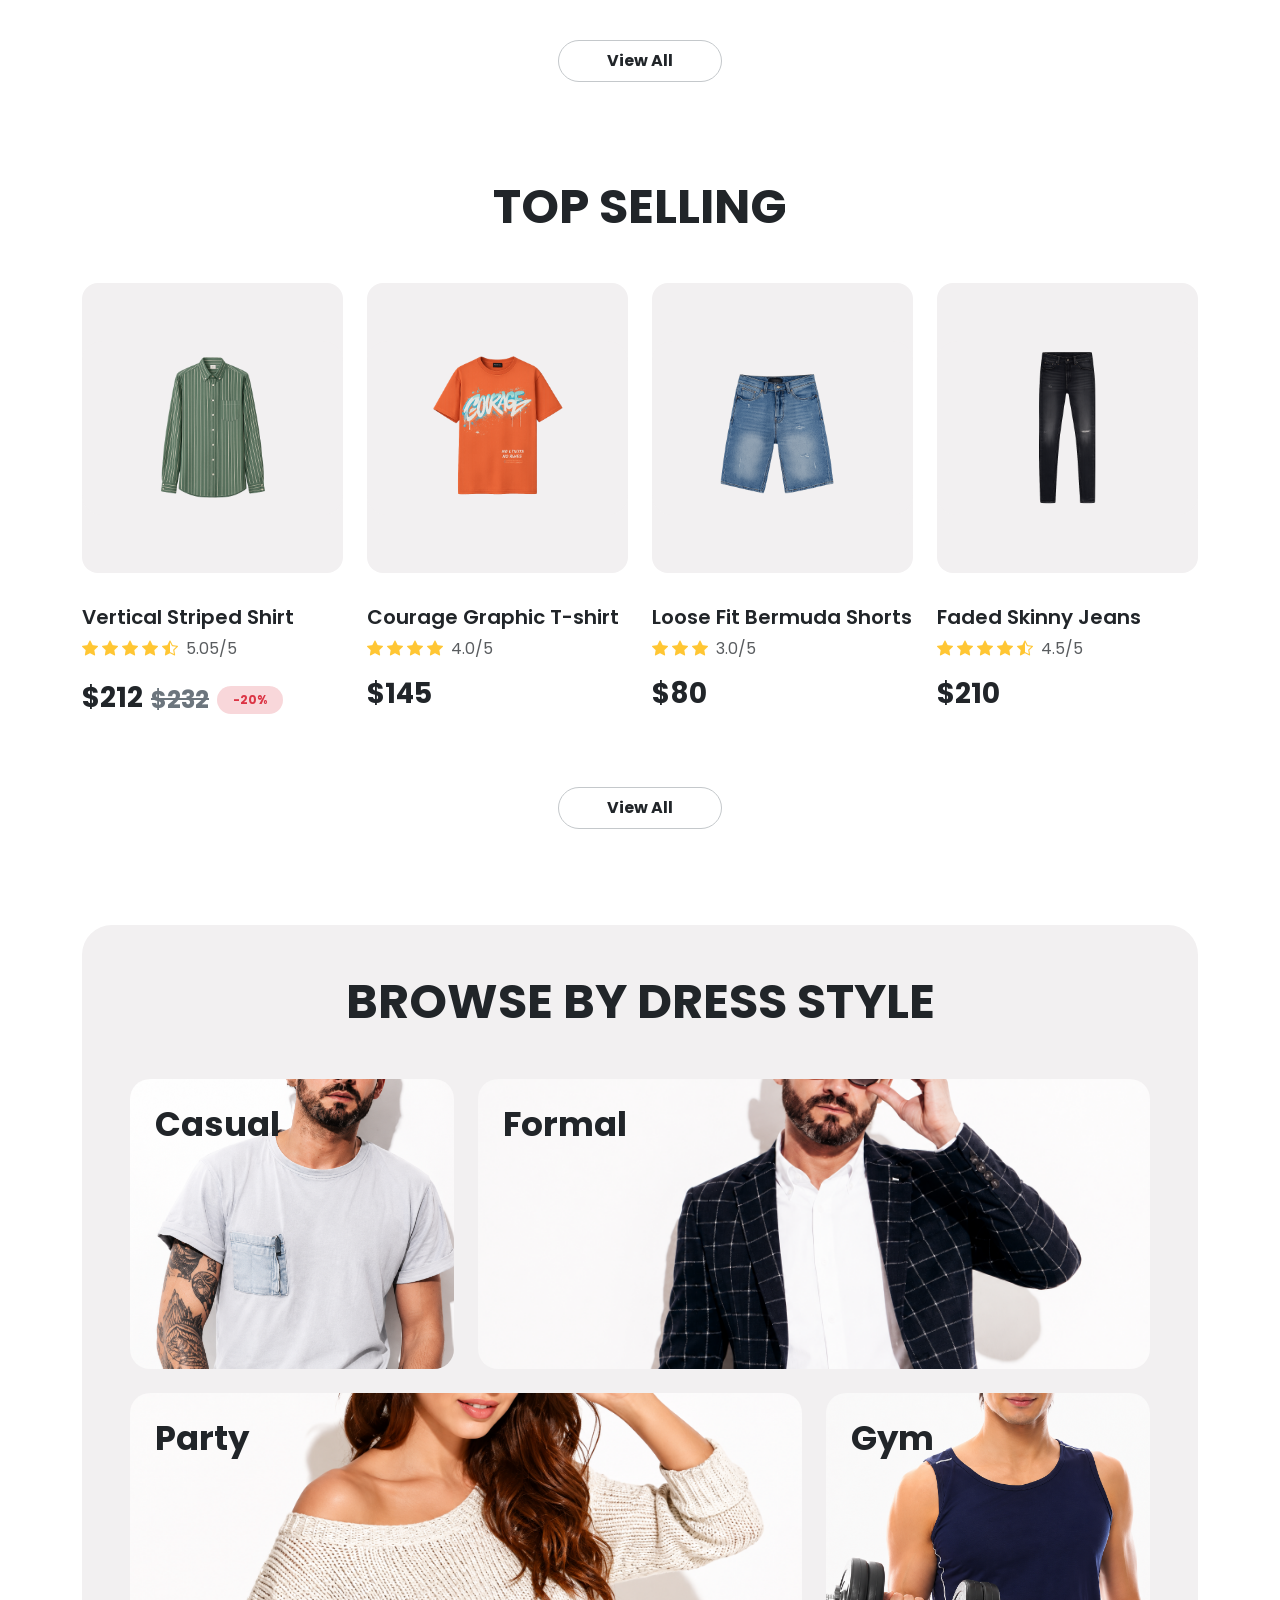
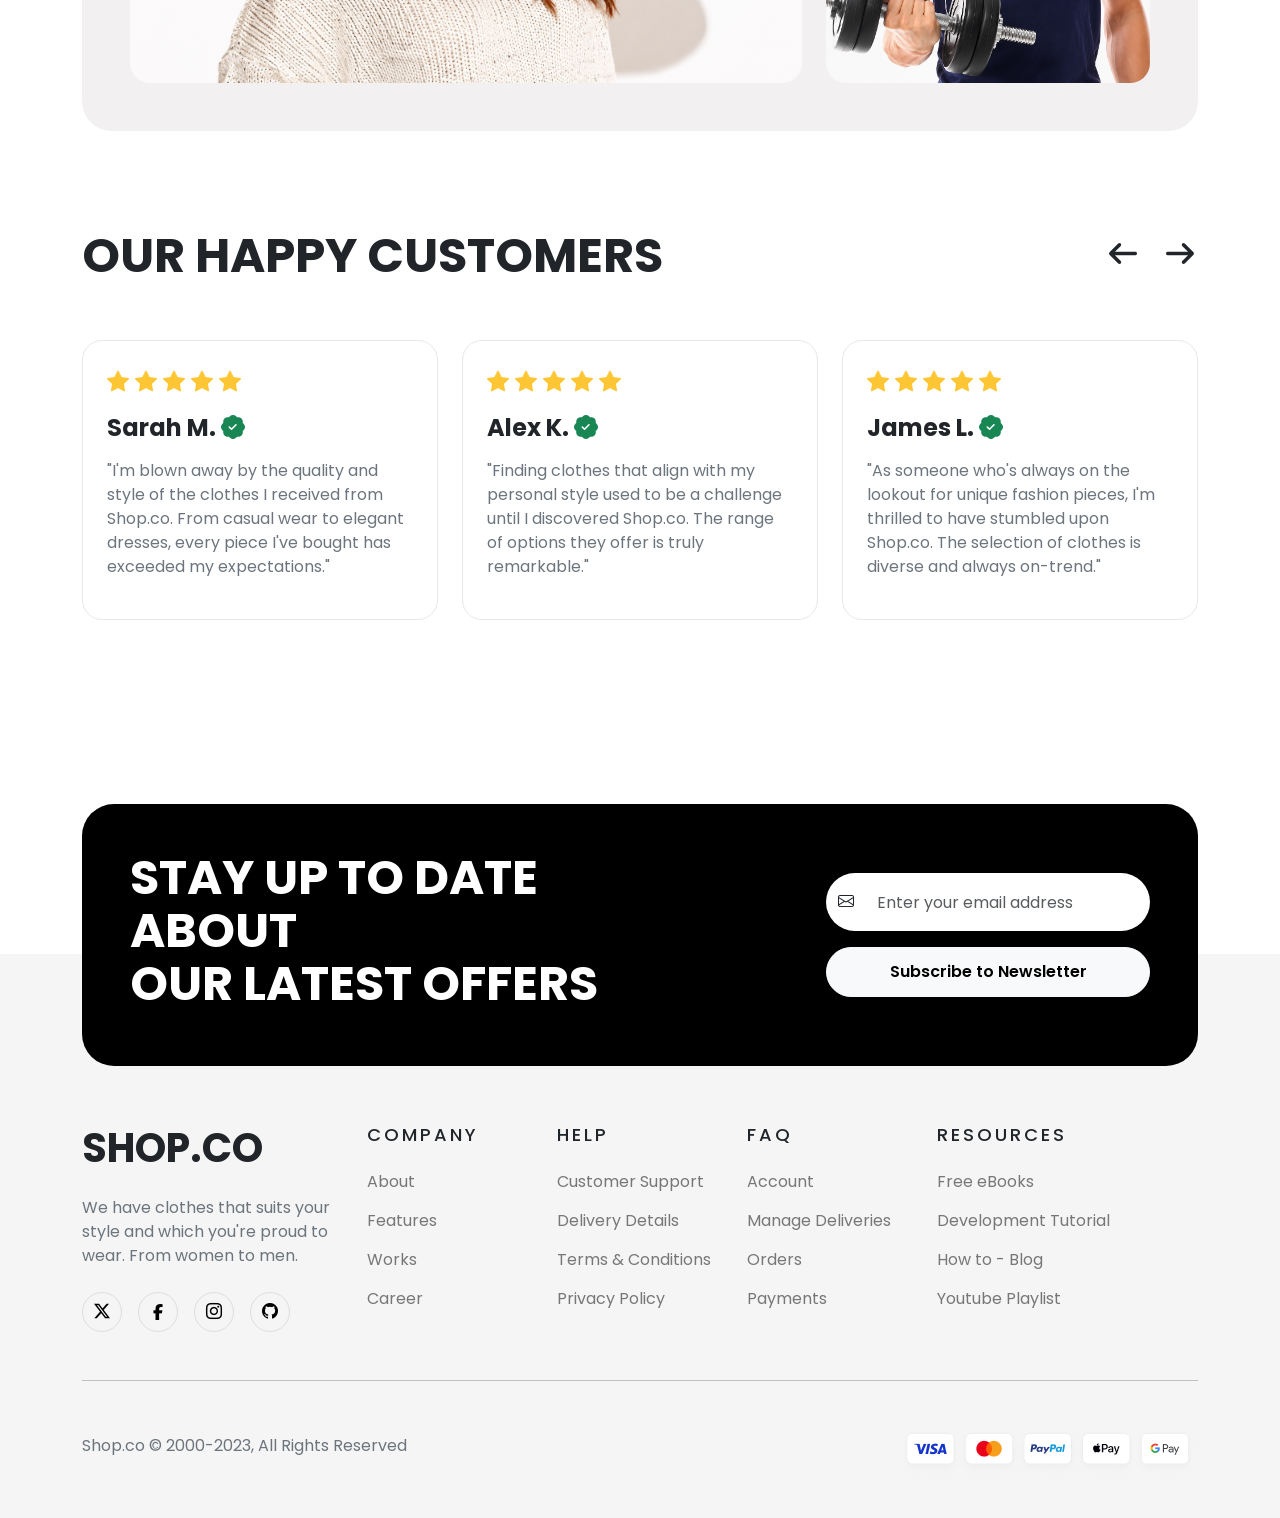
==== commit 7d4d49ca: "update project" ====
--- a/index.html
+++ b/index.html
@@ -8,22 +8,17 @@
     <link rel="stylesheet" href="./css/all.min.css">
     <link href="https://fonts.googleapis.com/css2?family=Poppins:wght@400;600&display=swap" rel="stylesheet">
     <link rel="stylesheet" href="https://cdn.jsdelivr.net/npm/bootstrap-icons@1.11.3/font/bootstrap-icons.min.css">
-    <link href="https://fonts.googleapis.com/css2?family=Pacifico:wght@400;600&display=swap" rel="stylesheet">
-    <link href="https://fonts.googleapis.com/css2?family=Pacifico&display=swap" rel="stylesheet">
     <title>Document</title>
     <link href="https://cdn.jsdelivr.net/npm/bootstrap@5.3.8/dist/css/bootstrap.min.css" rel="stylesheet"
         integrity="sha384-sRIl4kxILFvY47J16cr9ZwB07vP4J8+LH7qKQnuqkuIAvNWLzeN8tE5YBujZqJLB" crossorigin="anonymous">
 </head>
 
 <body>
-
-    <!-- Top Bar -->
     <div class="top-bar bg-black text-white py-2 small text-center">
         Sign up and get 20% off your first order.
         <a href="sign up.html" class="text-white fw-bold">Sign Up Now</a>
     </div>
-
-    <!-- Navbar -->
+    
     <nav class="navbar navbar-expand-lg bg-white py-3 shadow-sm">
         <div class="container">
 
@@ -53,7 +48,6 @@
                             data-bs-toggle="dropdown" aria-expanded="false">
 
                             Shop
-
                         </a>
 
                         <ul class="dropdown-menu shadow border-0 rounded-4 mt-3">
@@ -105,7 +99,7 @@
         </div>
     </nav>
 
-    <!-- Hero -->
+    
     <section class="hero">
         <div class="container">
 
@@ -129,17 +123,17 @@
                     </a>
                     <div class="row mt-5 text-center text-lg-start g-4 stats">
 
-                        <div class="col-6 col-md-6 col-lg-4">
+                        <div class="col-6 col-md-4 col-lg-4">
                             <h2 class="fw-bold">200+</h2>
                             <p class="mb-0">International Brands</p>
                         </div>
 
-                        <div class="col-6 col-md-6 col-lg-4">
+                        <div class="col-6 col-md-4 col-lg-4">
                             <h2 class="fw-bold">2,000+</h2>
                             <p class="mb-0">High-Quality Products</p>
                         </div>
 
-                        <div class="col-12 col-sm-12 col-lg-4">
+                        <div class="col-12 col-md-4 col-lg-4">
                             <h2 class="fw-bold">30,000+</h2>
                             <p class="mb-0">Happy Customers</p>
                         </div>
@@ -203,7 +197,6 @@
                         <div
                             class="product-img rounded-4 d-flex justify-content-center align-items-center overflow-hidden ">
 
-
                             <a href="product.html">
                                 <img src="images/tshirt.png.png" class="img-fluid w-100" alt="Jeans">
                             </a>
@@ -212,7 +205,7 @@
 
                         <div class=" card-body px-0 text-center text-lg-start">
 
-                            <h5 class="fw-semibold mt-3 fs-5">
+                            <h5 class="fw- mt-3 fs-5">
                                 T-shirt with Tape Details
                             </h5>
 
@@ -303,7 +296,6 @@
                     </div>
 
                 </div>
-
                 <!-- Product 3 -->
 
                 <div class="col-lg-3 col-md-6 col-12">
@@ -356,7 +348,6 @@
                 </div>
 
                 <!-- Product 4 -->
-
                 <div class="col-lg-3 col-md-6 col-12">
 
                     <div class="card border-0">
@@ -486,8 +477,6 @@
 
                             </div>
 
-
-
                         </div>
 
                     </div>
@@ -712,7 +701,6 @@
     <section class="customers py-5">
         <div class="container position-relative">
 
-            <!-- Header -->
             <div class="d-flex justify-content-between align-items-center mb-5">
                 <h2 class="fw-bold display-5 text-uppercase m-0">
                     OUR HAPPY CUSTOMERS
@@ -733,14 +721,10 @@
                 </div>
             </div>
 
-
-
-            <!-- Carousel -->
             <div id="reviewSlider" class="carousel slide" data-bs-interval="false">
 
                 <div class="carousel-inner py-2">
 
-                    <!-- Slide 1 -->
                     <div class="carousel-item active">
 
                         <div class="row g-4">
--- a/css/style.css
+++ b/css/style.css
@@ -86,7 +86,7 @@
 
 @media (max-width: 450px) {
     .brands img {
-        max-width: 120px;
+        max-width: 110px;
     }
 }
 
@@ -141,8 +141,6 @@
           padding: 20px;
 }
 }
-
-
 
 /* ------------------------------------------------------------------------------------------------ */
 .dress-style {
@@ -330,7 +328,6 @@
 
 }
 
-
 .social-icon:hover {
 
     background: #000;
@@ -362,7 +359,6 @@
         justify-content: space-between !important;
 
     }
-
 }
 
 @media(max-width:450px) {
@@ -387,8 +383,6 @@
     }
 
 }
-
-
 
 /* ----------------------------------------------------------------------------------------------------------- */
 
